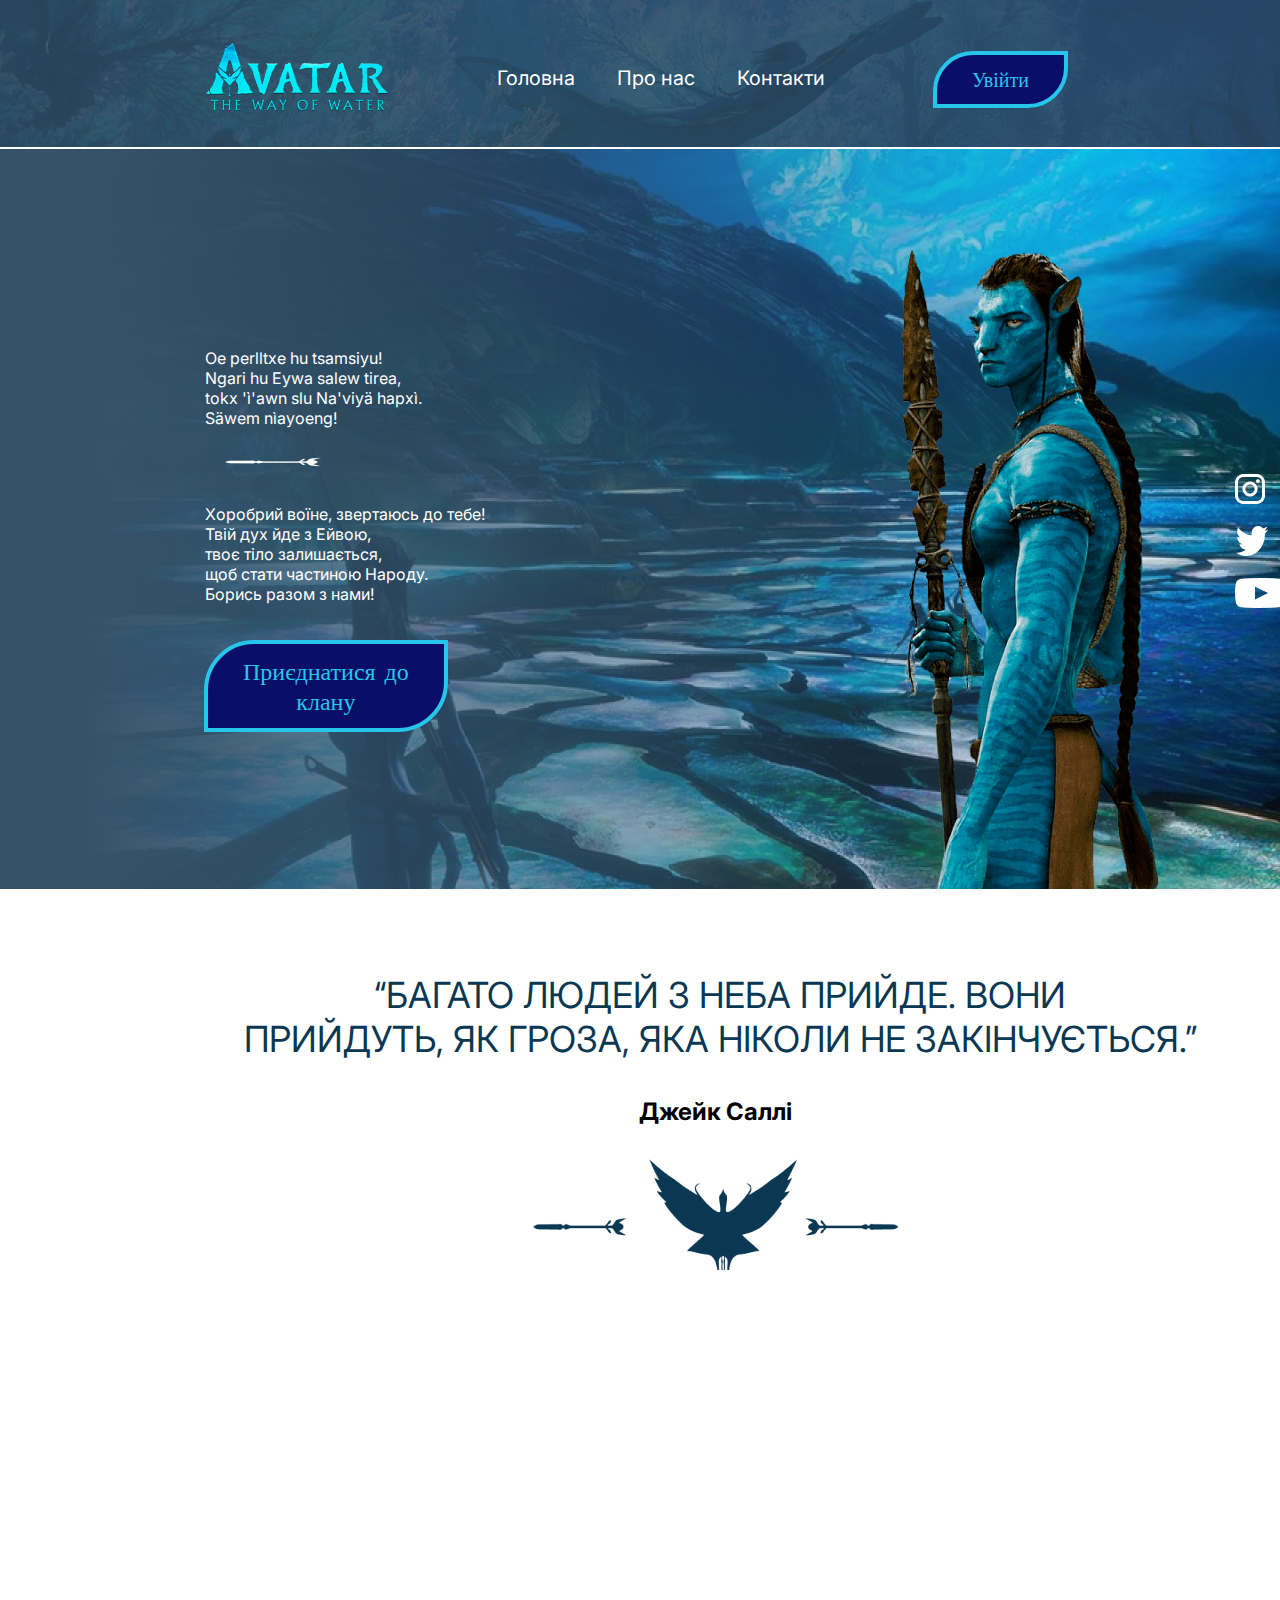
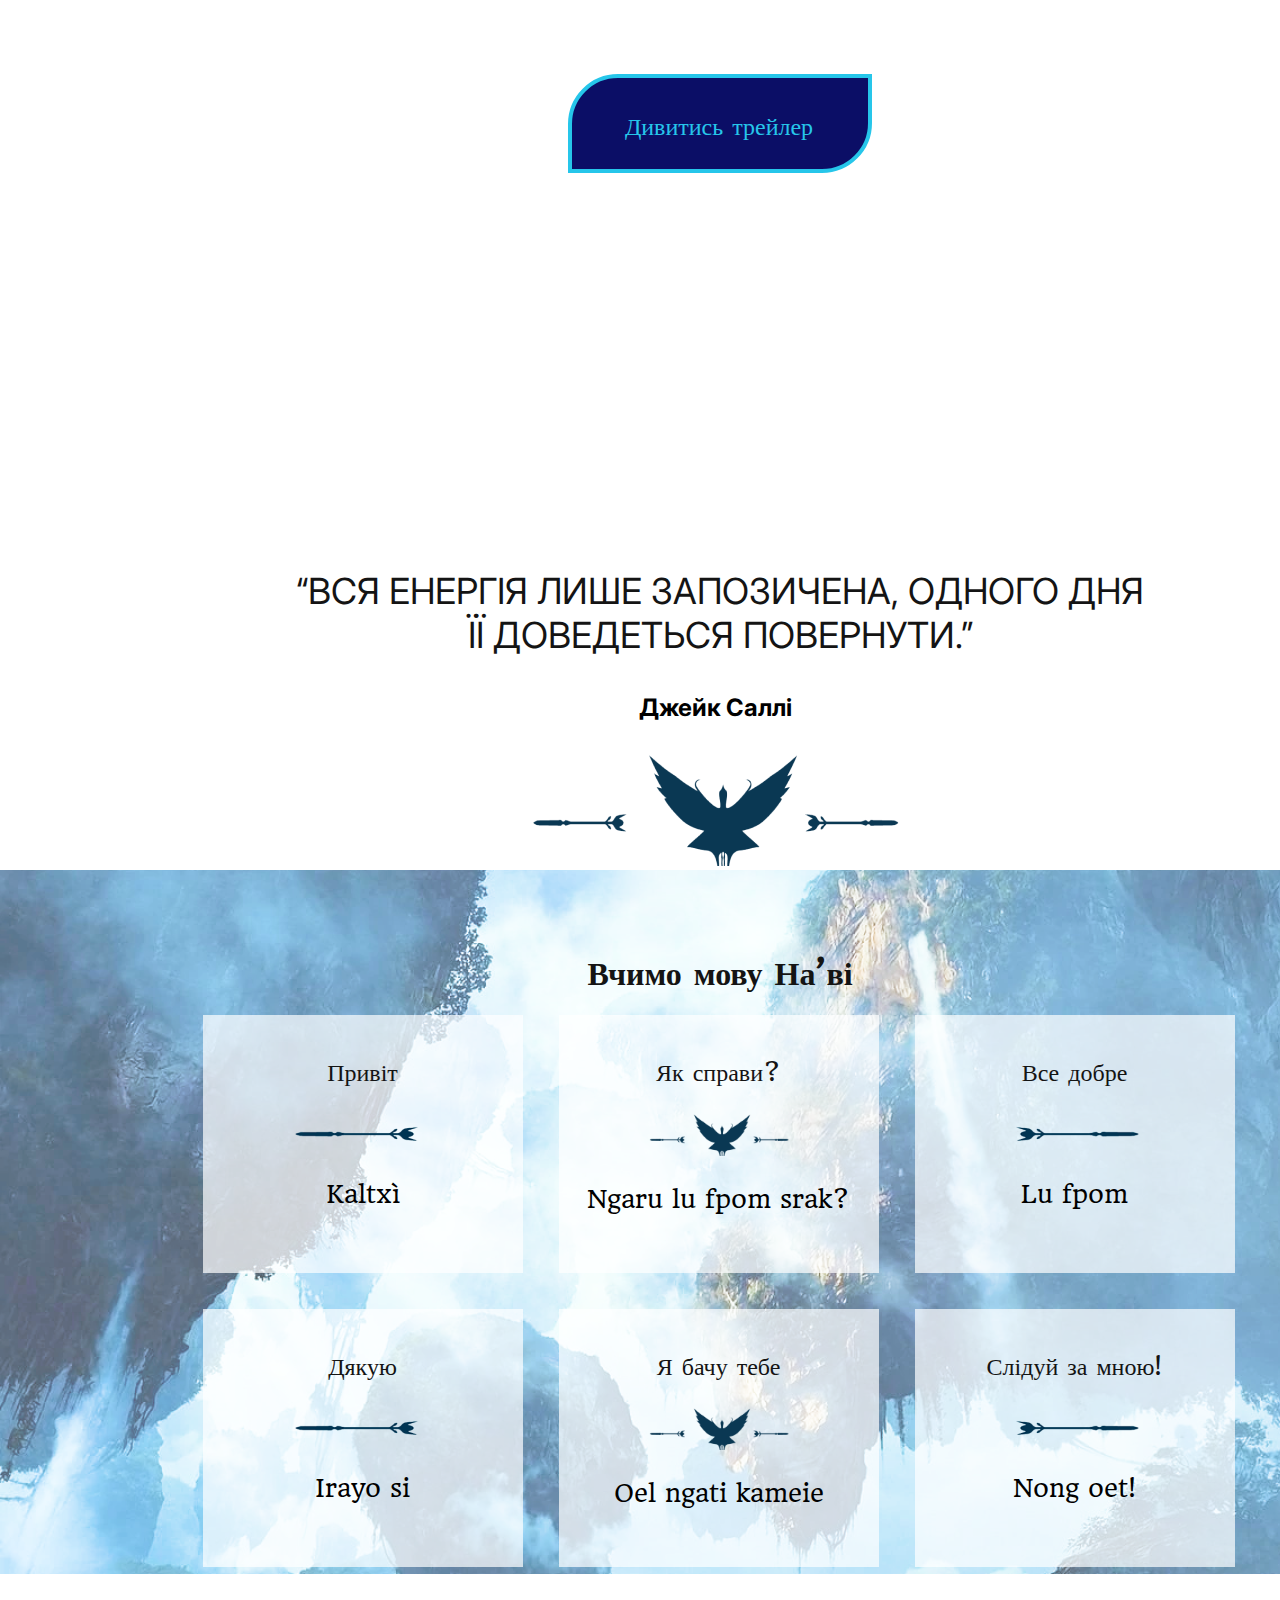
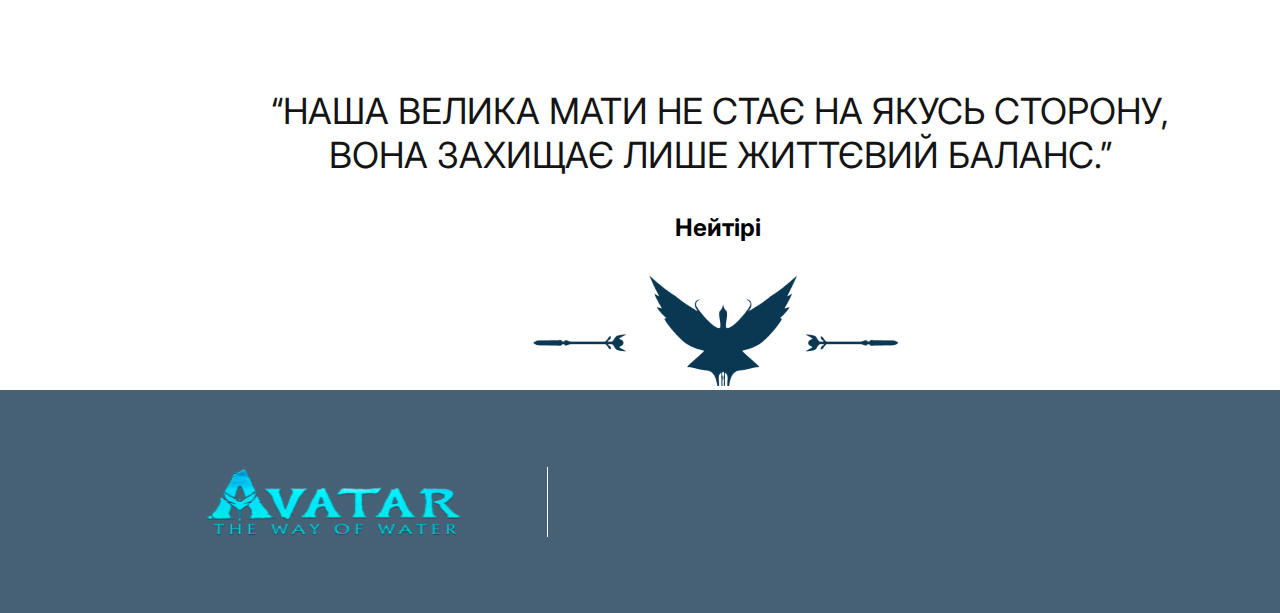
==== index-eng.html @ 449aa3b5 "10" ====
<!DOCTYPE html>
<html lang="en">

<head>
    <meta charset="UTF-8">
    <meta name="viewport" content="width=device-width, initial-scale=1.0">
    <title>Avatar</title>
    <link rel="stylesheet" href="https://cdnjs.cloudflare.com/ajax/libs/modern-normalize/2.0.0/modern-normalize.min.css"
        integrity="sha512-4xo8blKMVCiXpTaLzQSLSw3KFOVPWhm/TRtuPVc4WG6kUgjH6J03IBuG7JZPkcWMxJ5huwaBpOpnwYElP/m6wg=="
        crossorigin="anonymous" referrerpolicy="no-referrer" />
    <link rel="stylesheet" href="style.css">
    <!-- text -->
    <link rel="preconnect" href="https://fonts.googleapis.com">
    <link rel="preconnect" href="https://fonts.gstatic.com" crossorigin>
    <link href="https://fonts.googleapis.com/css2?family=Inter:wght@300&display=swap" rel="stylesheet">
    <link rel="preconnect" href="https://fonts.googleapis.com">
    <link rel="preconnect" href="https://fonts.gstatic.com" crossorigin>
    <link href="https://fonts.googleapis.com/css2?family=Headland+One&display=swap" rel="stylesheet">
    <link rel="preconnect" href="https://fonts.googleapis.com">
    <link rel="preconnect" href="https://fonts.gstatic.com" crossorigin>
    <link href="https://fonts.googleapis.com/css2?family=Inter&display=swap" rel="stylesheet">
    <link rel="preconnect" href="https://fonts.googleapis.com">
    <link rel="preconnect" href="https://fonts.gstatic.com" crossorigin>
    <link href="https://fonts.googleapis.com/css2?family=Hammersmith+One&display=swap" rel="stylesheet">
</head>

<body>
    <div class="container">
        <header class="header">
            <section class="header-section">
                <img src="photo/1.png" alt="logo avatar" class="header-logo">
                <nav class="header-navigation">
                    <ul class="list">
                        <li class="item"><a href="#" class="header-nav">Головна</a></li>
                        <li class="item"><a href="#" class="header-nav">Про нас</a></li>
                        <li class="item"><a href="#" class="header-nav">Контакти</a></li>
                    </ul>
                </nav>
                <ul class="header-list">
                    <li class="header-item"><button class="header-button text-button">Увійти</button></li>
                    <li class="header-item">
                        <p class="header-title">ENG</p>
                    </li>
                    <li class="header-item"><a href="#"><img src="photo/7.png" alt="header-button2"
                                class="button-ua"></a></li>
                    <li class="header-item">
                        <p class="header-title">UA</p>
                    </li>
                </ul>
            </section>
        </header>
        <main class="main">
            <section class="main-section">
                <ul class="avatar-list">
                    <li class="avatar-item">
                        <p class="main-text">Oe perlltxe hu tsamsiyu! <br>
                            Ngari hu Eywa salew tirea,<br>
                            tokx 'ì'awn slu Na'viyä hapxì. <br>
                            Säwem nìayoeng!</p>
                    </li>
                    <li class="avatar-item"><img src="photo/11.png" alt="arrow"></li>
                    <li class="avatar-item">
                        <p class="main-text">Хоробрий воїне, звертаюсь до тебе! <br>
                            Твій дух йде з Ейвою, <br>
                            твоє тіло залишається, <br>
                            щоб стати частиною Народу. <br>
                            Борись разом з нами!</p>
                    </li>
                </ul>
                <button class="avatar-button avatar-text">Приєднатися до <br>клану</button>
                <ul class="programs-list">
                    <li class="programs-item"><a href="#"><img src="photo/8.png" alt="instagram"></a></li>
                    <li class="programs-item"><a href="#"><img src="photo/9.png" alt="twitter"></a></li>
                    <li class="programs-item"><a href="#"><img src="photo/10.png" alt="youtube"></a></li>
                </ul>
            </section>
            <section class="main-section2">
                <p class="section-text">“БАГАТО ЛЮДЕЙ З НЕБА ПРИЙДЕ. ВОНИ <br> ПРИЙДУТЬ, ЯК ГРОЗА, ЯКА НІКОЛИ НЕ
                    ЗАКІНЧУЄТЬСЯ.”</p>
                <h3 class="main-title">Джейк Саллі</h3>
                <img src="photo/3.png" alt="bird" class="main-img">
            </section>
            <section class="main-section3">
                <div class="main-div"><a href="https://youtu.be/1SGVlK5kc0g" class="main-nav section-text2">Дивитись
                        трейлер</a></div>
            </section>
            <section class="main-section3">
                <p class="section-text3">“ВСЯ ЕНЕРГІЯ ЛИШЕ ЗАПОЗИЧЕНА, ОДНОГО ДНЯ <br> ЇЇ ДОВЕДЕТЬСЯ ПОВЕРНУТИ.”</p>
                <h3 class="main-title">Джейк Саллі</h3>
                <img src="photo/3.png" alt="bird" class="main-img">
            </section>
            <section class="main-section4">
                <h1 class="section-title">Вчимо мову На’ві</h1>
                <div class="list-wrap">
                    <ul class="section-list">
                        <li class="section-item">
                            <p class="text-dialog">Привіт</p><img src="photo/5.png" alt="arrow" class="img-dialog">
                            <p class="text-dialog2">Kaltxì</p>
                        </li>
                        <li class="section-item">
                            <p class="text-dialog">Як справи?</p><img src="photo/3.png" alt="bird" class="img-dialog">
                            <p class="text-dialog2">Ngaru lu fpom srak?</p>
                        </li>
                        <li class="section-item">
                            <p class="text-dialog">Все добре</p><img src="photo/6.png" alt="arrow" class="img-dialog">
                            <p class="text-dialog2">Lu fpom</p>
                        </li>
                        <li class="section-item">
                            <p class="text-dialog">Дякую</p><img src="photo/5.png" alt="arrow" class="img-dialog">
                            <p class="text-dialog2">Irayo si </p>
                        </li>
                        <li class="section-item">
                            <p class="text-dialog">Я бачу тебе</p><img src="photo/3.png" alt="bird" class="img-dialog">
                            <p class="text-dialog2">Oel ngati kameie</p>
                        </li>
                        <li class="section-item">
                            <p class="text-dialog">Слідуй за мною!</p><img src="photo/6.png" alt="arrow"
                                class="img-dialog">
                            <p class="text-dialog2">Nong oet!</p>
                        </li>
                    </ul>
                </div>
            </section>
            <section class="main-section5">
                <p class="section-text4">“НАША ВЕЛИКА МАТИ НЕ СТАЄ НА ЯКУСЬ СТОРОНУ, <br> ВОНА ЗАХИЩАЄ ЛИШЕ ЖИТТЄВИЙ БАЛАНС.”</p>
                <h3 class="main-title2">Нейтірі</h3>
                <img src="photo/3.png" alt="bird" class="main-img">
            </section>
        </main>
        <footer class="footer">
            <section class="footer-section">
                <img src="photo/1.png" alt="logo avatar" class="footer-logo">
                <div class="inline"></div>
            </section>
        </footer>
    </div>
</body>

</html>
---- style.css ----
:root {
  --header-color: #94cfff;
  --menu-color: #ffffff;
  --button-color: #26c6ea;
  --button-main-color: #0b0e66;
  --title-color: #0a3853;
  --paragraph-color: #000000;
  --card-color: #141414;
  --backgraund-color: rgba(43, 74, 97, 0.87);
  --main-list: rgba(255, 255, 255, 0.7);
}
body {
  margin: 0 auto;
  width: 1440px;
}
.header {
  width: 1440px;
  height: 147px;
  max-width: 100%;
  margin: 0 auto;
  display: flex;
  justify-content: space-between;
}
ul {
  list-style: none;
}
.main-section {
  background-image: url(photo/2.jpg);
  height: 740px;
  margin-top: 3px;
  margin-top: -14px;
}
.header-section {
  background-repeat: no-repeat;
  background-image: linear-gradient(
      to right,
      rgba(43, 74, 97, 0.87),
      rgba(43, 74, 97, 0.87)
    ),
    url(photo/13.png);
  display: flex;
  justify-content: space-between;
  width: 1440px;
}
.header-logo {
  margin-top: 41px;
  margin-left: 204px;
  width: 186px;
  height: 72px;
}
.list {
  display: flex;
  align-items: center;
  gap: 42px;
  justify-content: space-between;
}
a {
  text-decoration: none;
}
.header-button {
  margin-top: 35px;
  margin-right: 204px;
  padding: 12px 35px 12px 35px;

  background: var(--button-main-color);
  border-color: var(--button-color);

  border-style: solid;
  border-top-left-radius: 40px;
  border-bottom-right-radius: 40px;
  border-width: 4px;
}
.text-button {
  font-family: "Headland One", serif;
  color: var(--button-color);
  font-size: 20px;
}
.main-text {
  font-family: "Inter", sans-serif;
  color: var(--menu-color);
}
.avatar-button {
  margin-left: 204px;
  margin-top: 20px;
  padding: 12px 35px 12px 35px;

  background: var(--button-main-color);
  border-color: var(--button-color);

  border-style: solid;
  border-top-left-radius: 50px;
  border-bottom-right-radius: 50px;
  border-width: 4px;
}
.avatar-text {
  font-family: "Headland One", serif !important;
  color: var(--button-color);
  font-size: 24px;
}
.programs-item {
  padding: 9px;
}
.header-title {
  font-family: "Hammersmith One", sans-serif;
  color: #ffffff;
  margin-top: 50px;
}
.header-list {
  display: flex;
}
.programs-list {
  margin-left: 1186px;
  margin-top: -267px;
}
.header-nav {
  font-family: "Inter", sans-serif;
  color: #ffffff;
  font-size: 20px;
}
.item {
  margin-top: 50px;
}
.header-nav:hover {
  color: var(--header-color);
}
.button-ua {
  margin-top: 48px;
}
.header-list {
  margin-right: 46px;
  gap: 12px;
}
.avatar-list {
  display: block;
  flex-wrap: wrap;
  margin-left: 165px;
  gap: 21px;
  padding-top: 183px;
}
.main-section2 {
  height: 351px;
}
.section-text {
  color: var(--title-color);
  font-size: 36px;
  font-family: "Inter", sans-serif;
  margin-top: 84px;
  text-align: center;
}
.main-title {
  color: var(--paragraph-color);
  font-size: 24px;
  font-family: "Inter", sans-serif;
  margin-left: 639px;
}
.main-img {
  margin-left: 510px;
}
.main-div {
  background-image: url(photo/14.png);
  background-repeat: no-repeat;
  width: 1440px;
  height: 741px;
  padding-top: 20px;
}
.main-nav {
  background: var(--button-main-color);
  border-color: var(--button-color);
  padding: 33px 19px 28px 17px;
  border-top-left-radius: 50px;
  border-bottom-right-radius: 50px;
  border-width: 4px;
  border-style: solid;
  width: 260px;
  display: block;
  margin: 0 auto;
  margin-top: 330px;
}
.section-text2 {
  font-family: "Headland One", serif;
  color: var(--button-color);
  font-size: 24px;
  text-align: center;
}
.section-text3 {
  color: var(--card-color);
  font-size: 36px;
  font-family: "Inter", sans-serif;
  text-align: center;
  margin-top: 84px;
}
.main-section4 {
  background-image: url(photo/4.png);
  background-repeat: no-repeat;
  padding-top: 10px;
  padding-bottom: 56px;
  padding-top: 62px;
}
.section-title {
  color: var(--card-color);
  font-family: "Headland One", serif;
  font-size: 32px;
  text-align: center;
}
.section-item {
  background-color: var(--main-list);
  width: 320px;
  height: 240px;
  padding-top: 18px;
}
.section-list {
  display: flex;
  flex-wrap: wrap;
  gap: 36px;
  padding-left: 0;
}
.list-wrap {
  width: 1035px;
  margin: 0 auto;
}
.text-dialog {
  color: var(--card-color);
  font-size: 24px;
  font-family: "Headland One", serif;
  text-align: center;
}
.img-dialog {
  width: 152px;
  margin-left: 82px;
}
.text-dialog2 {
  color: var(--paragraph-color);
  font-size: 24px;
  font-family: "Headland One", serif;
  text-align: center;
}
.main-title2 {
  color: var(--paragraph-color);
  font-size: 24px;
  font-family: "Inter", sans-serif;
  margin-left: 675px;
}
.section-text4 {
  color: var(--card-color);
  font-size: 36px;
  font-family: "Inter", sans-serif;
  text-align: center;
  margin-top: 50px;
}
.footer-section {
  background-repeat: no-repeat;
  background-image: linear-gradient(
      to right,
      rgba(43, 74, 97, 0.87),
      rgba(43, 74, 97, 0.87)
    ),
    url(photo/15.png);
  display: flex;
  justify-content: space-between;
  width: 1440px;
  height: 223px;
}
.footer-logo {
  margin-left: 204px;
  margin-top: 77px;
  width: 260px;
  height: 70px;
  border-right: 1px solid white; 
  border-width: 1px;
  padding-right: 83px;
  display: block;
}

/* animation */
.text-focus-in {
	animation: text-focus-in 2s cubic-bezier(0.550, 0.085, 0.680, 0.530) both;
}
 @keyframes text-focus-in {
  0% {
    filter: blur(12px);
    opacity: 0;
  }
  100% {
    filter: blur(0px);
    opacity: 1;
  }
}
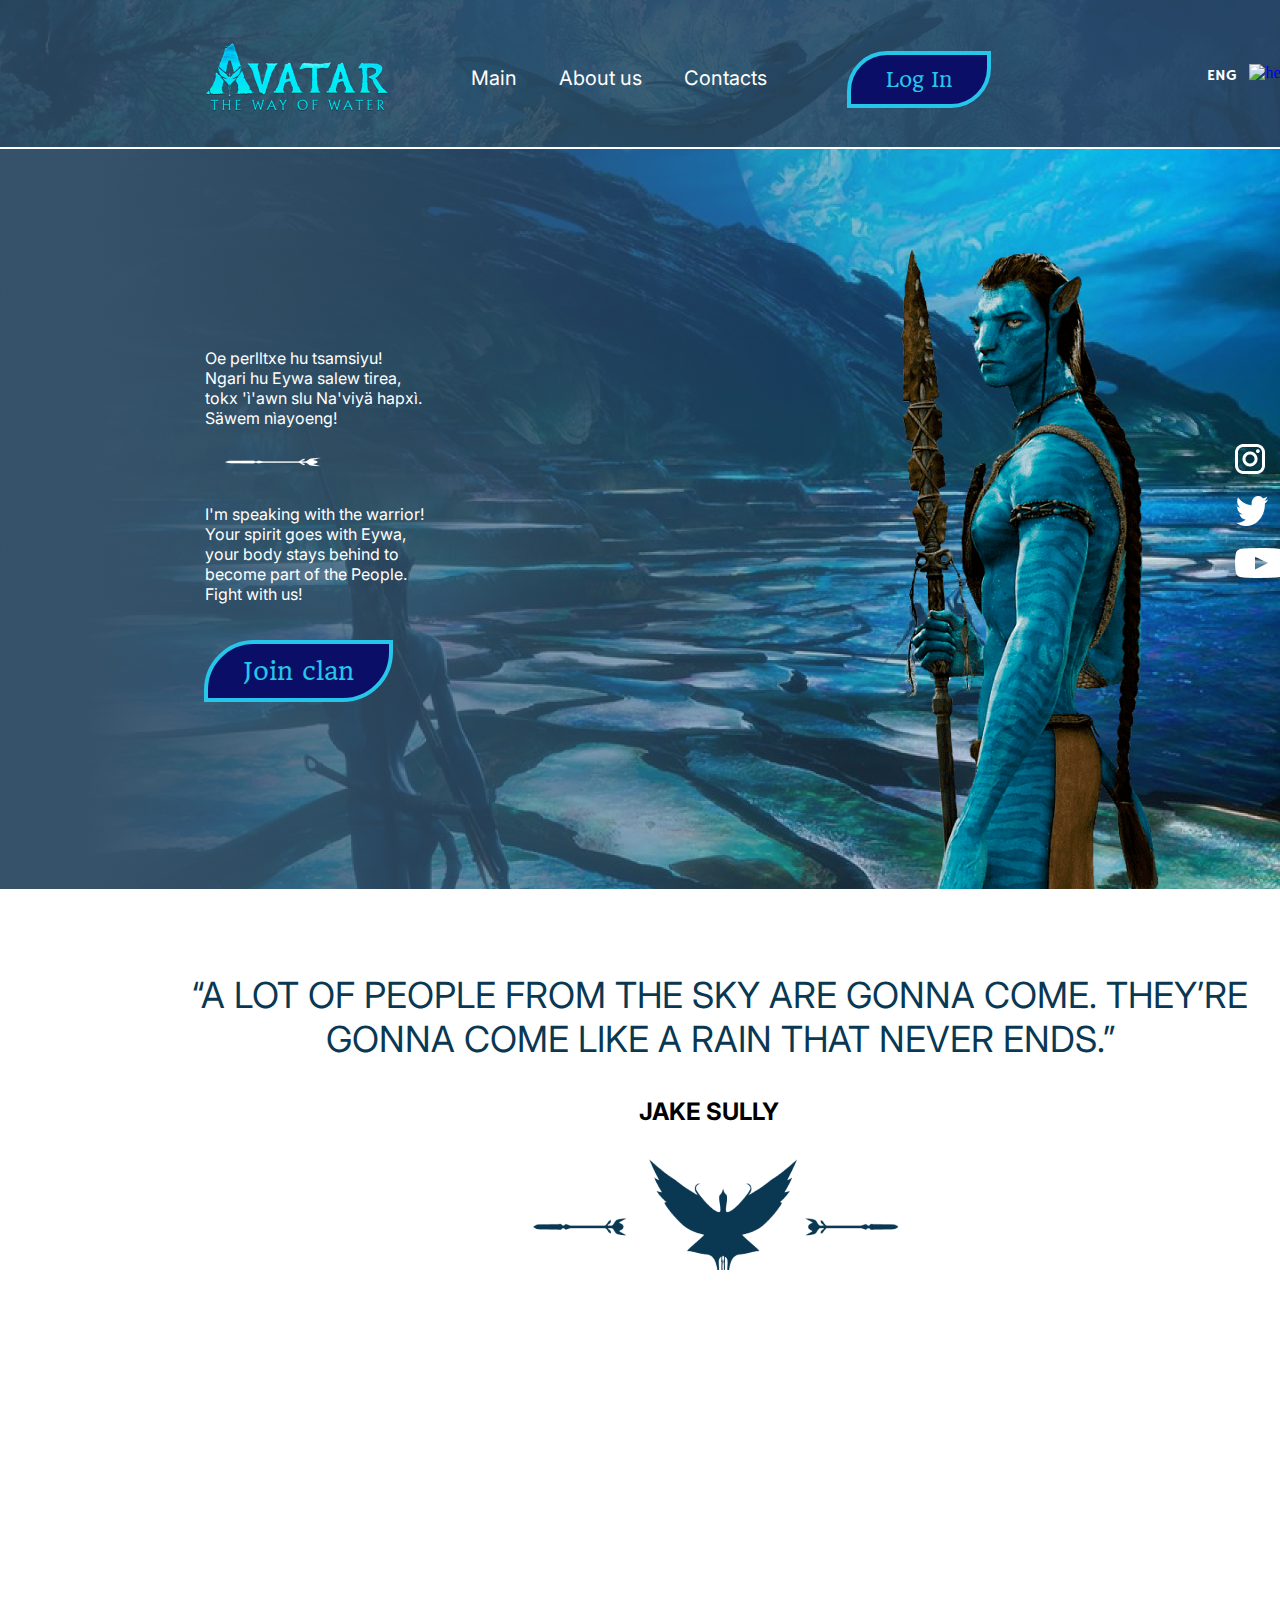
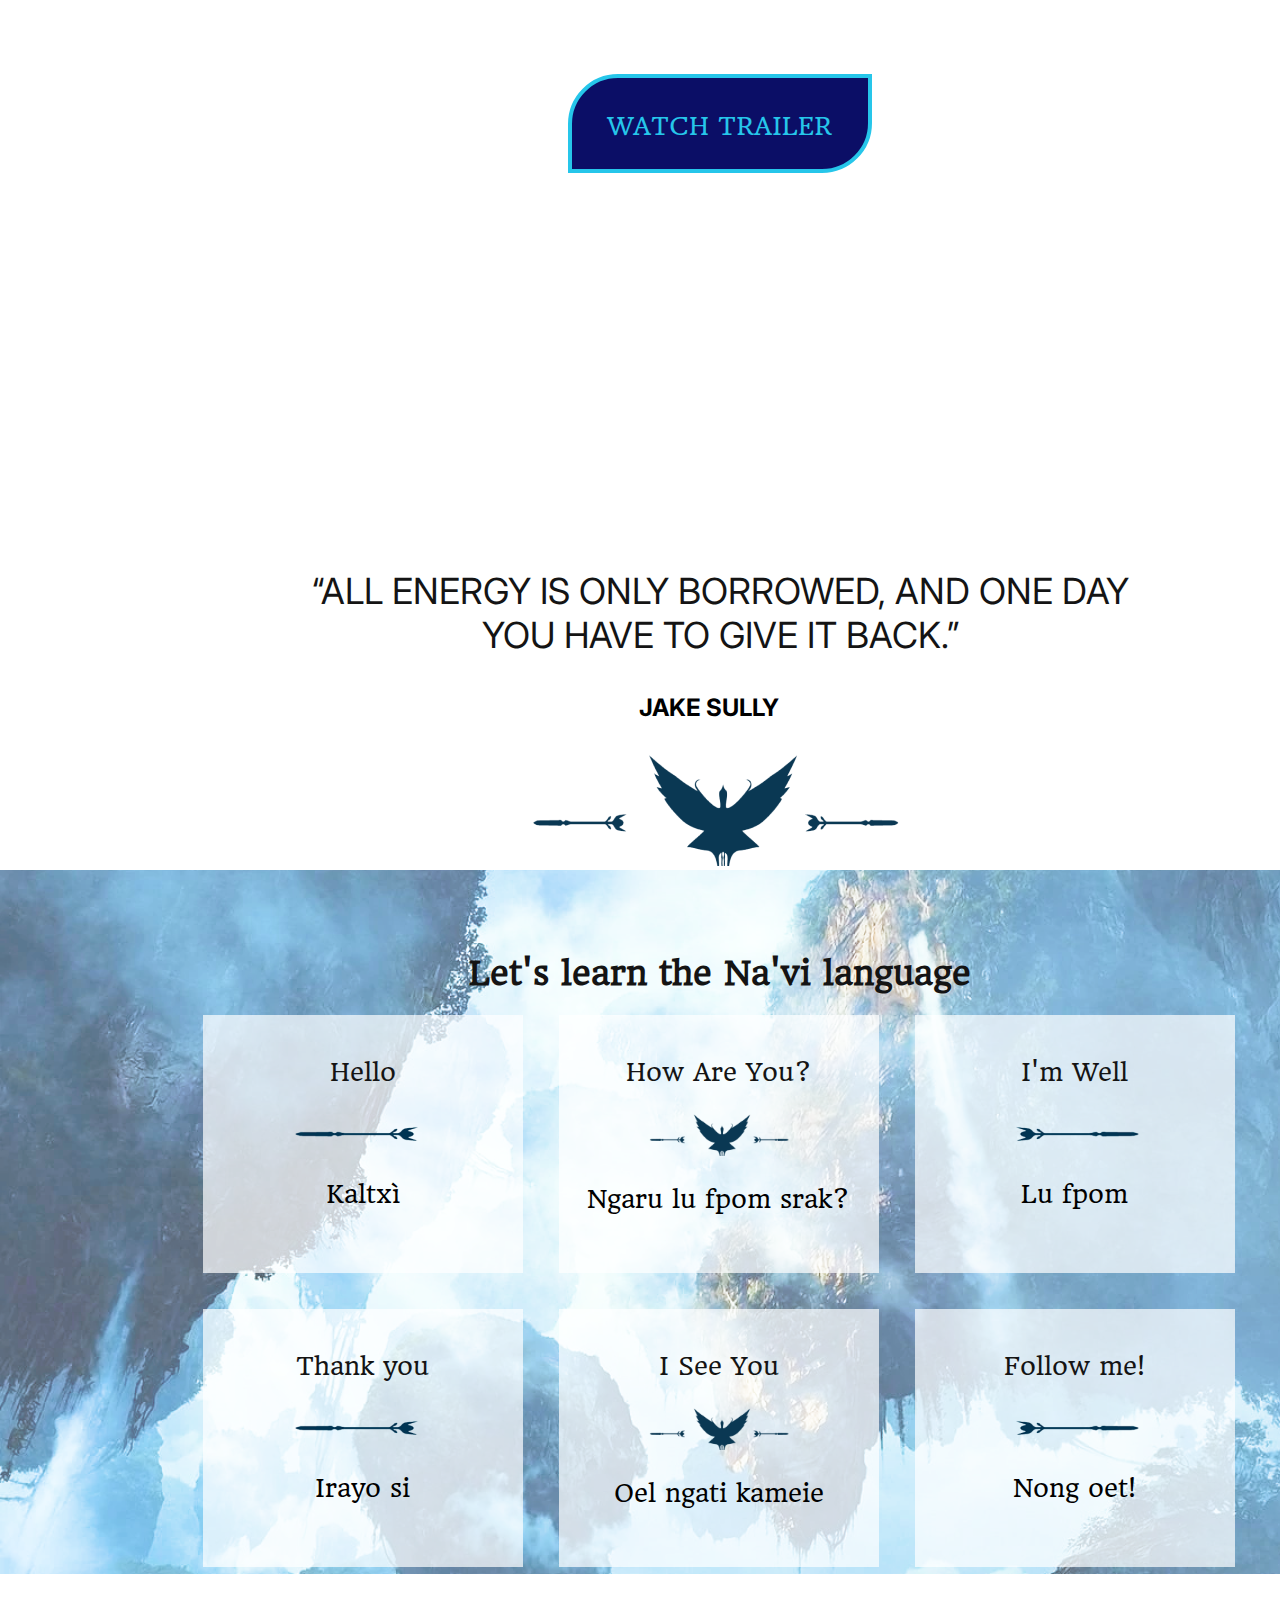
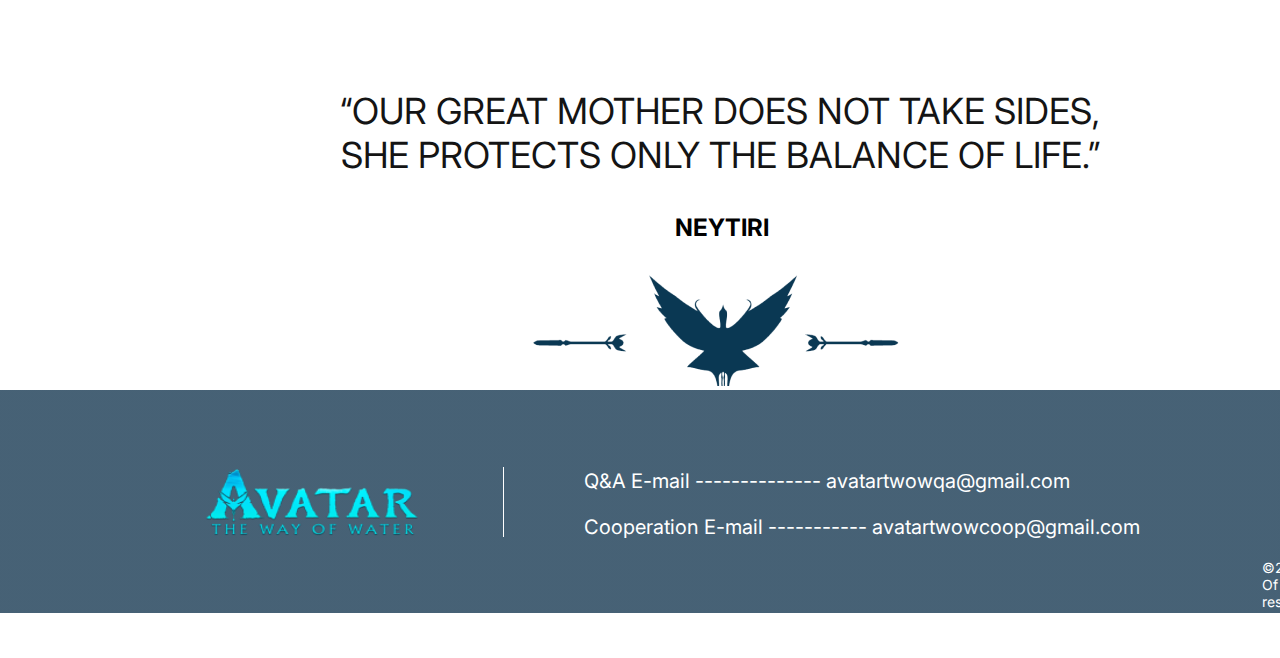
==== commit d6676c1d: "15" ====
--- a/index-eng.html
+++ b/index-eng.html
@@ -1,5 +1,5 @@
 <!DOCTYPE html>
-<html lang="en">
+<html lang="uk">
 
 <head>
     <meta charset="UTF-8">
@@ -9,7 +9,7 @@
         integrity="sha512-4xo8blKMVCiXpTaLzQSLSw3KFOVPWhm/TRtuPVc4WG6kUgjH6J03IBuG7JZPkcWMxJ5huwaBpOpnwYElP/m6wg=="
         crossorigin="anonymous" referrerpolicy="no-referrer" />
     <link rel="stylesheet" href="style.css">
-    <!-- text -->
+    <link rel="shortcut icon" href="photo/1.png">
     <link rel="preconnect" href="https://fonts.googleapis.com">
     <link rel="preconnect" href="https://fonts.gstatic.com" crossorigin>
     <link href="https://fonts.googleapis.com/css2?family=Inter:wght@300&display=swap" rel="stylesheet">
@@ -31,20 +31,20 @@
                 <img src="photo/1.png" alt="logo avatar" class="header-logo">
                 <nav class="header-navigation">
                     <ul class="list">
-                        <li class="item"><a href="#" class="header-nav">Головна</a></li>
-                        <li class="item"><a href="#" class="header-nav">Про нас</a></li>
-                        <li class="item"><a href="#" class="header-nav">Контакти</a></li>
+                        <li class="item"><a href="#" class="header-nav">Main</a></li>
+                        <li class="item"><a href="#" class="header-nav">About us</a></li>
+                        <li class="item"><a href="#" class="header-nav">Contacts</a></li>
                     </ul>
                 </nav>
                 <ul class="header-list">
-                    <li class="header-item"><button class="header-button text-button">Увійти</button></li>
+                    <li class="header-item"><button class="header-button text-button">Log In</button></li>
                     <li class="header-item">
-                        <p class="header-title">ENG</p>
+                        <a href="#"><p class="header-title">ENG</p></a>
                     </li>
-                    <li class="header-item"><a href="#"><img src="photo/7.png" alt="header-button2"
+                    <li class="header-item"><a href="index.html"><img src="photo/16.png" alt="header-button2"
                                 class="button-ua"></a></li>
                     <li class="header-item">
-                        <p class="header-title">UA</p>
+                        <a href="#"><p class="header-title">UA</p></a>
                     </li>
                 </ul>
             </section>
@@ -53,21 +53,21 @@
             <section class="main-section">
                 <ul class="avatar-list">
                     <li class="avatar-item">
-                        <p class="main-text">Oe perlltxe hu tsamsiyu! <br>
+                        <p class="main-text text-focus-in">Oe perlltxe hu tsamsiyu! <br>
                             Ngari hu Eywa salew tirea,<br>
                             tokx 'ì'awn slu Na'viyä hapxì. <br>
                             Säwem nìayoeng!</p>
                     </li>
-                    <li class="avatar-item"><img src="photo/11.png" alt="arrow"></li>
+                    <li class="avatar-item text-focus-in"><img src="photo/11.png" alt="arrow"></li>
                     <li class="avatar-item">
-                        <p class="main-text">Хоробрий воїне, звертаюсь до тебе! <br>
-                            Твій дух йде з Ейвою, <br>
-                            твоє тіло залишається, <br>
-                            щоб стати частиною Народу. <br>
-                            Борись разом з нами!</p>
+                        <p class="main-text text-focus-in">I'm speaking with the warrior! <br>
+                            Your spirit goes with Eywa, <br>
+                            your body stays behind to <br>
+                            become part of the People. <br>
+                            Fight with us!</p>
                     </li>
                 </ul>
-                <button class="avatar-button avatar-text">Приєднатися до <br>клану</button>
+                <button class="avatar-button avatar-text">Join clan</button>
                 <ul class="programs-list">
                     <li class="programs-item"><a href="#"><img src="photo/8.png" alt="instagram"></a></li>
                     <li class="programs-item"><a href="#"><img src="photo/9.png" alt="twitter"></a></li>
@@ -75,46 +75,44 @@
                 </ul>
             </section>
             <section class="main-section2">
-                <p class="section-text">“БАГАТО ЛЮДЕЙ З НЕБА ПРИЙДЕ. ВОНИ <br> ПРИЙДУТЬ, ЯК ГРОЗА, ЯКА НІКОЛИ НЕ
-                    ЗАКІНЧУЄТЬСЯ.”</p>
-                <h3 class="main-title">Джейк Саллі</h3>
+                <p class="section-text">“A LOT OF PEOPLE FROM THE SKY ARE GONNA COME. THEY’RE<br> GONNA COME LIKE A RAIN THAT NEVER ENDS.”</p>
+                <h3 class="main-title">JAKE SULLY</h3>
                 <img src="photo/3.png" alt="bird" class="main-img">
             </section>
             <section class="main-section3">
-                <div class="main-div"><a href="https://youtu.be/1SGVlK5kc0g" class="main-nav section-text2">Дивитись
-                        трейлер</a></div>
+                <div class="main-div"><a href="https://youtu.be/1SGVlK5kc0g" class="main-nav section-text2">WATCH TRAILER</a></div>
             </section>
             <section class="main-section3">
-                <p class="section-text3">“ВСЯ ЕНЕРГІЯ ЛИШЕ ЗАПОЗИЧЕНА, ОДНОГО ДНЯ <br> ЇЇ ДОВЕДЕТЬСЯ ПОВЕРНУТИ.”</p>
-                <h3 class="main-title">Джейк Саллі</h3>
+                <p class="section-text3">“ALL ENERGY IS ONLY BORROWED, AND ONE DAY <br> YOU HAVE TO GIVE IT BACK.”</p>
+                <h3 class="main-title">JAKE SULLY</h3>
                 <img src="photo/3.png" alt="bird" class="main-img">
             </section>
             <section class="main-section4">
-                <h1 class="section-title">Вчимо мову На’ві</h1>
+                <h1 class="section-title">Let's learn the Na'vi language</h1>
                 <div class="list-wrap">
                     <ul class="section-list">
                         <li class="section-item">
-                            <p class="text-dialog">Привіт</p><img src="photo/5.png" alt="arrow" class="img-dialog">
+                            <p class="text-dialog">Hello</p><img src="photo/5.png" alt="arrow" class="img-dialog">
                             <p class="text-dialog2">Kaltxì</p>
                         </li>
                         <li class="section-item">
-                            <p class="text-dialog">Як справи?</p><img src="photo/3.png" alt="bird" class="img-dialog">
+                            <p class="text-dialog">How Are You?</p><img src="photo/3.png" alt="bird" class="img-dialog">
                             <p class="text-dialog2">Ngaru lu fpom srak?</p>
                         </li>
                         <li class="section-item">
-                            <p class="text-dialog">Все добре</p><img src="photo/6.png" alt="arrow" class="img-dialog">
+                            <p class="text-dialog">I'm Well</p><img src="photo/6.png" alt="arrow" class="img-dialog">
                             <p class="text-dialog2">Lu fpom</p>
                         </li>
                         <li class="section-item">
-                            <p class="text-dialog">Дякую</p><img src="photo/5.png" alt="arrow" class="img-dialog">
+                            <p class="text-dialog">Thank you</p><img src="photo/5.png" alt="arrow" class="img-dialog">
                             <p class="text-dialog2">Irayo si </p>
                         </li>
                         <li class="section-item">
-                            <p class="text-dialog">Я бачу тебе</p><img src="photo/3.png" alt="bird" class="img-dialog">
+                            <p class="text-dialog">I See You</p><img src="photo/3.png" alt="bird" class="img-dialog">
                             <p class="text-dialog2">Oel ngati kameie</p>
                         </li>
                         <li class="section-item">
-                            <p class="text-dialog">Слідуй за мною!</p><img src="photo/6.png" alt="arrow"
+                            <p class="text-dialog">Follow me!</p><img src="photo/6.png" alt="arrow"
                                 class="img-dialog">
                             <p class="text-dialog2">Nong oet!</p>
                         </li>
@@ -122,8 +120,8 @@
                 </div>
             </section>
             <section class="main-section5">
-                <p class="section-text4">“НАША ВЕЛИКА МАТИ НЕ СТАЄ НА ЯКУСЬ СТОРОНУ, <br> ВОНА ЗАХИЩАЄ ЛИШЕ ЖИТТЄВИЙ БАЛАНС.”</p>
-                <h3 class="main-title2">Нейтірі</h3>
+                <p class="section-text4">“OUR GREAT MOTHER DOES NOT TAKE SIDES, <br> SHE PROTECTS ONLY THE BALANCE OF LIFE.”</p>
+                <h3 class="main-title2">NEYTIRI</h3>
                 <img src="photo/3.png" alt="bird" class="main-img">
             </section>
         </main>
@@ -131,6 +129,12 @@
             <section class="footer-section">
                 <img src="photo/1.png" alt="logo avatar" class="footer-logo">
                 <div class="inline"></div>
+                <nav class="footer-nav">
+                    <p class="paragraph-footer first-email-paragraph">Q&A E-mail -------------- <a href="mailto:avatartwowqa@gmail.com" class="email">avatartwowqa@gmail.com</a> </p>
+                    <br>
+                    <p class="paragraph-footer second-email-paragraph">Cooperation E-mail ----------- <a href="mailto:avatartwowcoop@gmail.com" class="email">avatartwowcoop@gmail.com</a></p>
+                    <p class="footer-paragraph">©2023 Avatar: The Way Of Water. All rights reserved</p>
+                </nav>
             </section>
         </footer>
     </div>
--- a/style.css
+++ b/style.css
@@ -265,17 +265,44 @@
   margin-top: 77px;
   width: 260px;
   height: 70px;
-  border-right: 1px solid white; 
+  border-right: 1px solid white;
   border-width: 1px;
   padding-right: 83px;
   display: block;
 }
-
-/* animation */
+.email {
+  color: var(--menu-color);
+  font-size: 20px;
+  font-family: "Inter", sans-serif;
+  margin-right: 275px;
+  padding-bottom: 119px;
+}
+.footer-paragraph {
+  color: var(--menu-color);
+  font-size: 14px;
+  font-family: "Inter", sans-serif;
+  margin-left: 678px;
+}
+.paragraph-footer {
+  color: var(--menu-color);
+  font-family: "Inter", sans-serif;
+  font-size: 20px;
+}
+.footer-nav {
+  margin-top: 80px;
+  margin-left: 80px;
+}
+.first-email-paragraph {
+  margin-bottom: 24px;
+  margin-top: -1px;
+}
+.second-email-paragraph {
+  margin-top: -20px;
+}
 .text-focus-in {
-	animation: text-focus-in 2s cubic-bezier(0.550, 0.085, 0.680, 0.530) both;
-}
- @keyframes text-focus-in {
+  animation: text-focus-in 2s cubic-bezier(0.55, 0.085, 0.68, 0.53) both;
+}
+@keyframes text-focus-in {
   0% {
     filter: blur(12px);
     opacity: 0;
@@ -285,5 +312,3 @@
     opacity: 1;
   }
 }
-
-
